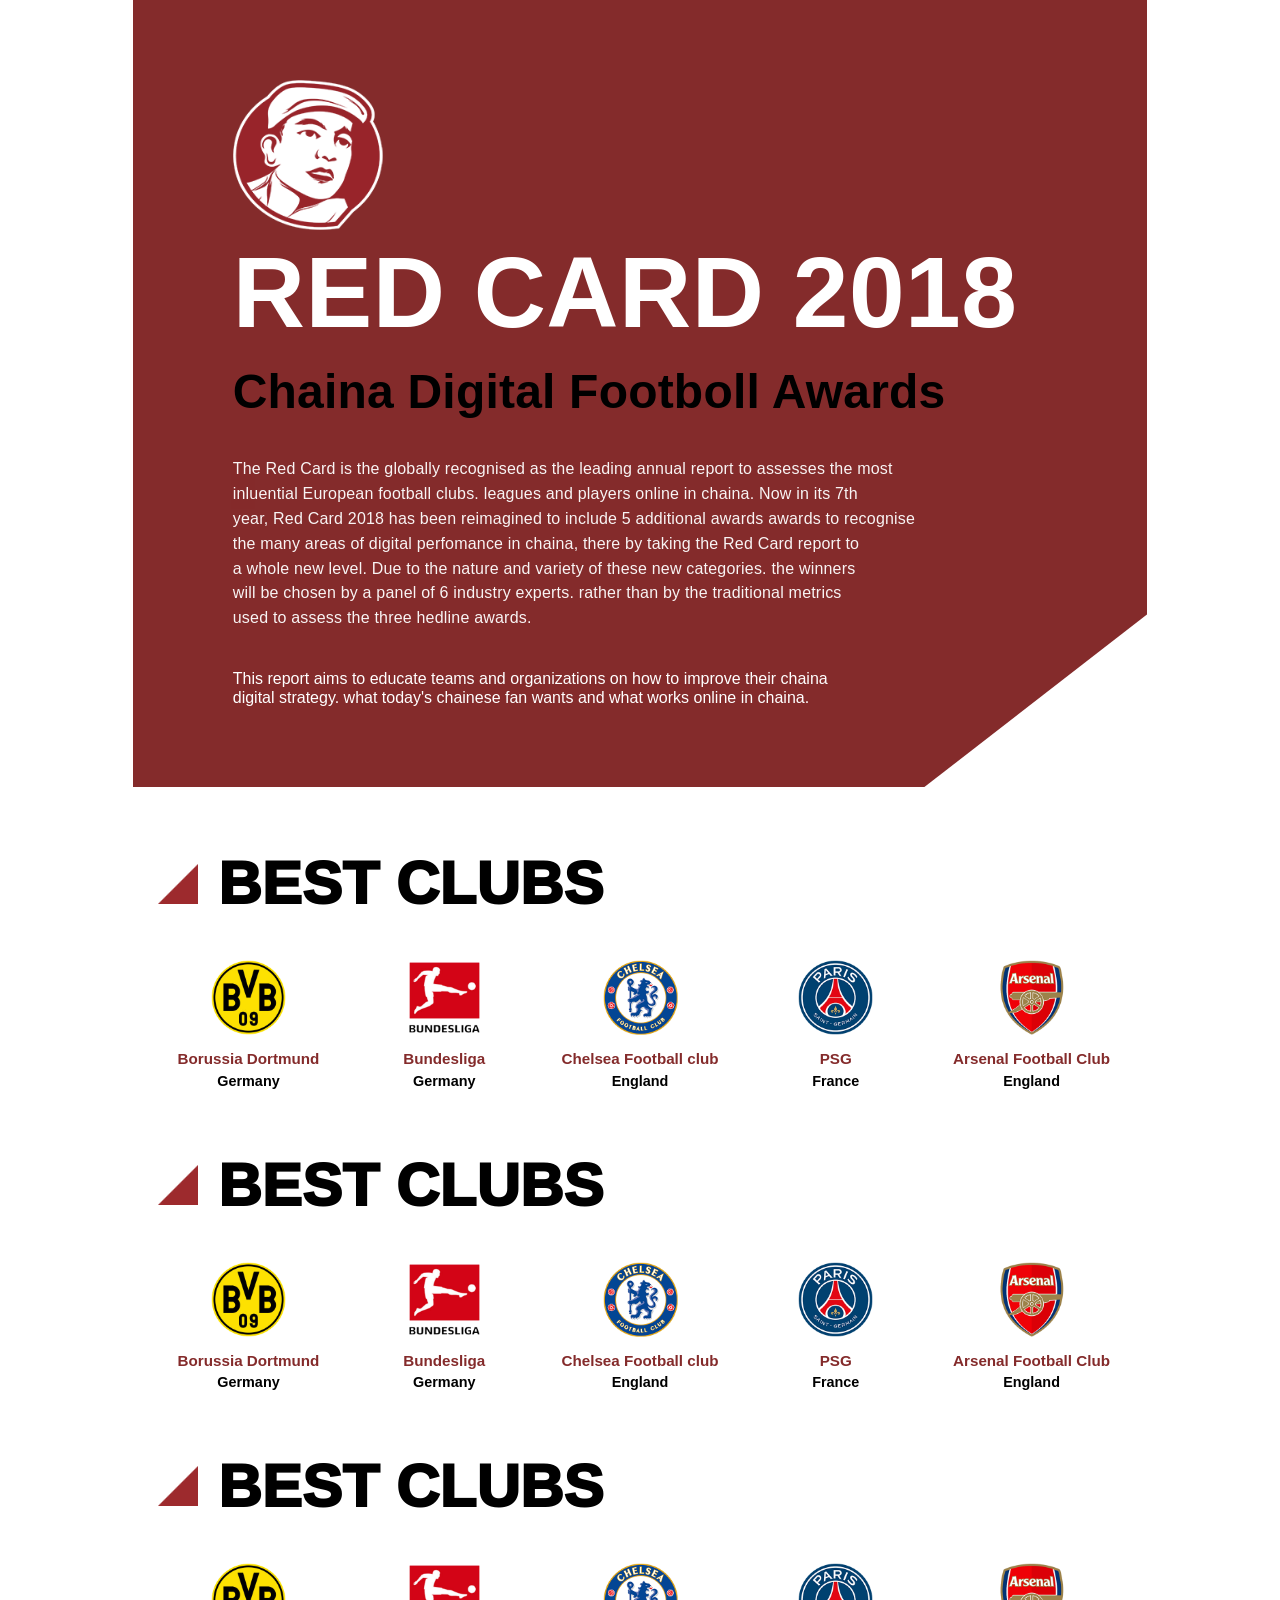
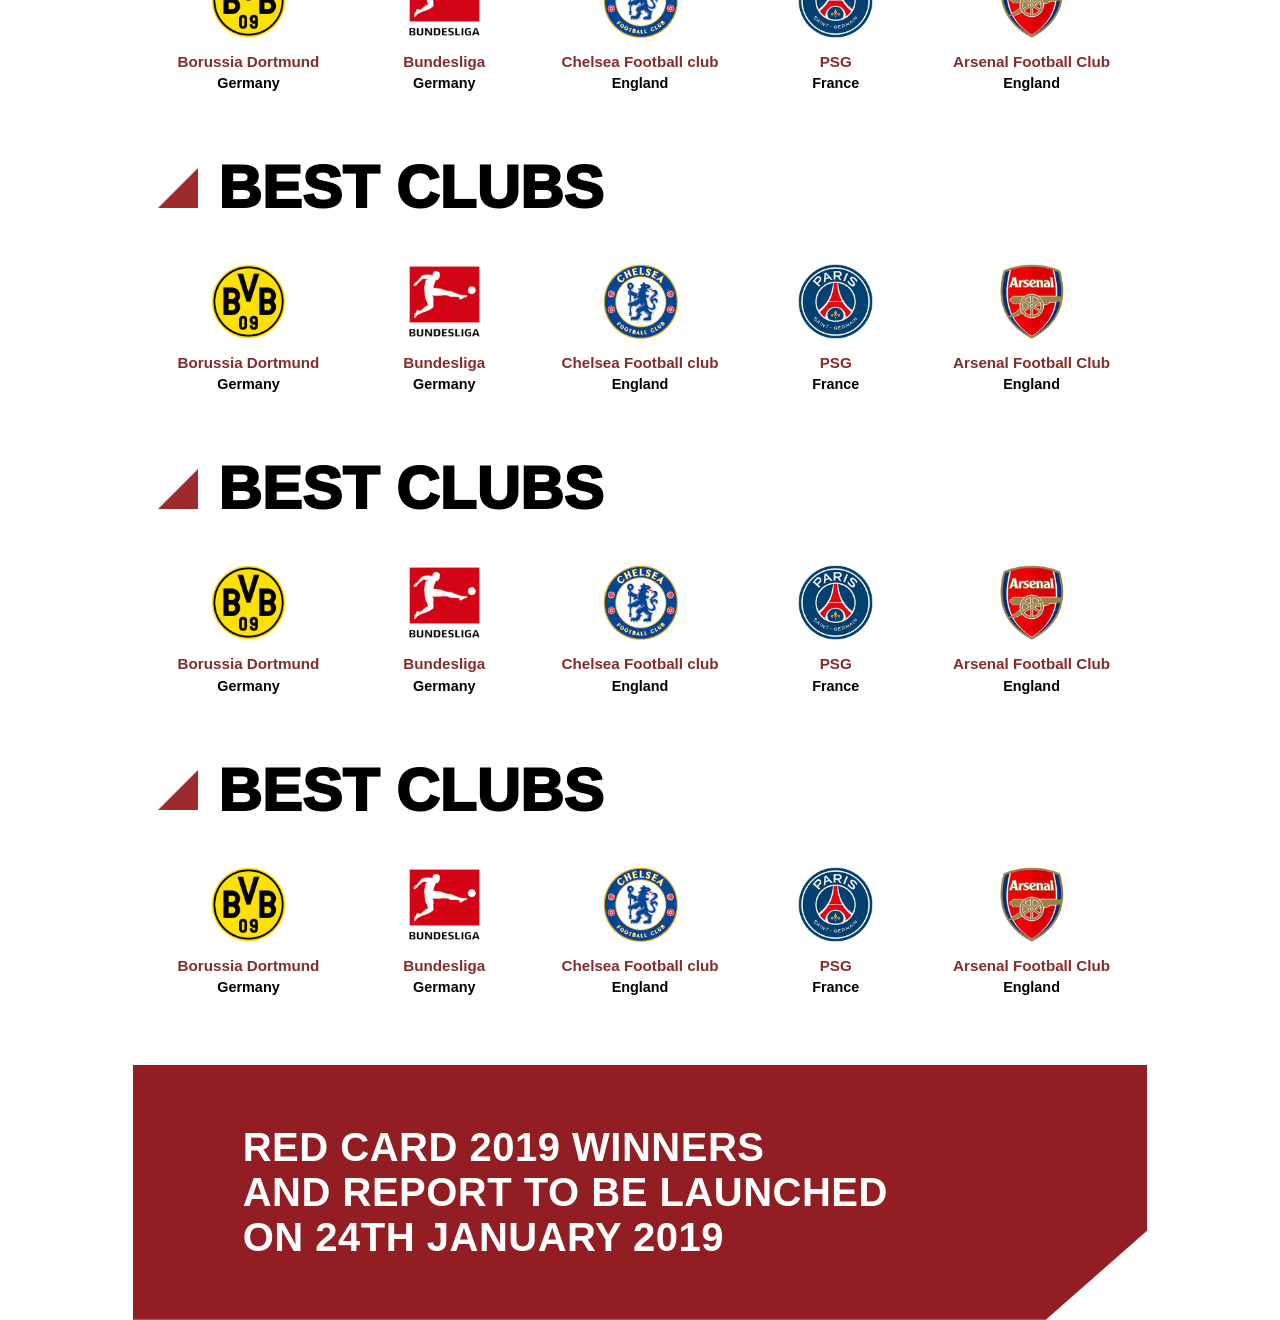
==== task 3/page 2/result.html @ e5d93690 "Add files via upload" ====
<!DOCTYPE html>
<html lang="en">
<head>
    <meta charset="UTF-8">
    <meta name="viewport" content="width=device-width, initial-scale=1.0">
    <title>Document</title>
    <link rel="stylesheet" href="design.css">
</head>
<body>
    <div id="content">
    <header>
        <img id="logo" src="asset img/logo.png" alt="">
        <h1 id="heading-top">RED CARD 2018</h1>
        <h3 id="heading">Chaina Digital Footboll Awards</h3>
        <p id="paraghraph-first">The Red Card is the globally recognised as the leading annual report to assesses the most <br>inluential European football clubs. leagues and players online in chaina. Now in its 7th <br> year, Red Card 2018 has been reimagined to include 5 additional awards awards to recognise <br>the many areas of digital perfomance in chaina, there by taking the Red Card report to <br> a whole new level. Due to the nature and variety of these new categories. the winners <br> will be chosen by a panel of 6 industry experts. rather than by the traditional metrics <br> used to assess the three hedline awards.  </p>
        <p id="paraghraph-second"> This report aims to educate teams and organizations on how to improve their chaina <br> digital strategy. what today's  chainese fan wants and what works online in chaina.</p>

    </header>
    <section class="container">
        <div class="title-icon">
            <img class="img-icon" src="asset img/icon_awards.png" alt="">
            <h2 class="left">BEST CLUBS</h2>
        </div>
        <div class="clubs-row">
            <div class="club">
            <img src="asset img/1.png" alt="">
            <h4>Borussia Dortmund</h4>
            <p>Germany</p>
            </div>
            <div class="club">
            <img src="asset img/2.png" alt="">
            <h4>Bundesliga</h4>
            <p>Germany</p>
            </div>
            <div class="club">
            <img src="asset img/3.png" alt="">
            <h4>Chelsea Football club</h4>
            <p>England</p>
            </div>
            <div class="club">
            <img src="asset img/4.png" alt="">
            <h4>PSG</h4>
            <p>France</p>
            </div>
            <div class="club">
            <img src="asset img/5.png" alt="">
            <h4>Arsenal Football Club</h4>
            <p>England</p>
            </div>
        </div>
    </section>
        <section class="container">
        <div class="title-icon">
            <img class="img-icon" src="asset img/icon_awards.png" alt="">
            <h2 class="left">BEST CLUBS</h2>
        </div>
        <div class="clubs-row">
            <div class="club">
            <img src="asset img/1.png" alt="">
            <h4>Borussia Dortmund</h4>
            <p>Germany</p>
            </div>
            <div class="club">
            <img src="asset img/2.png" alt="">
            <h4>Bundesliga</h4>
            <p>Germany</p>
            </div>
            <div class="club">
            <img src="asset img/3.png" alt="">
            <h4>Chelsea Football club</h4>
            <p>England</p>
            </div>
            <div class="club">
            <img src="asset img/4.png" alt="">
            <h4>PSG</h4>
            <p>France</p>
            </div>
            <div class="club">
            <img src="asset img/5.png" alt="">
            <h4>Arsenal Football Club</h4>
            <p>England</p>
            </div>
        </div>
    </section>

 </section>
        <section class="container">
        <div class="title-icon">
            <img class="img-icon" src="asset img/icon_awards.png" alt="">
            <h2 class="left">BEST CLUBS</h2>
        </div>
        <div class="clubs-row">
            <div class="club">
            <img src="asset img/1.png" alt="">
            <h4>Borussia Dortmund</h4>
            <p>Germany</p>
            </div>
            <div class="club">
            <img src="asset img/2.png" alt="">
            <h4>Bundesliga</h4>
            <p>Germany</p>
            </div>
            <div class="club">
            <img src="asset img/3.png" alt="">
            <h4>Chelsea Football club</h4>
            <p>England</p>
            </div>
            <div class="club">
            <img src="asset img/4.png" alt="">
            <h4>PSG</h4>
            <p>France</p>
            </div>
            <div class="club">
            <img src="asset img/5.png" alt="">
            <h4>Arsenal Football Club</h4>
            <p>England</p>
            </div>
        </div>
    </section>

</section>
        <section class="container">
        <div class="title-icon">
            <img class="img-icon" src="asset img/icon_awards.png" alt="">
            <h2 class="left">BEST CLUBS</h2>
        </div>
        <div class="clubs-row">
            <div class="club">
            <img src="asset img/1.png" alt="">
            <h4>Borussia Dortmund</h4>
            <p>Germany</p>
            </div>
            <div class="club">
            <img src="asset img/2.png" alt="">
            <h4>Bundesliga</h4>
            <p>Germany</p>
            </div>
            <div class="club">
            <img src="asset img/3.png" alt="">
            <h4>Chelsea Football club</h4>
            <p>England</p>
            </div>
            <div class="club">
            <img src="asset img/4.png" alt="">
            <h4>PSG</h4>
            <p>France</p>
            </div>
            <div class="club">
            <img src="asset img/5.png" alt="">
            <h4>Arsenal Football Club</h4>
            <p>England</p>
            </div>
        </div>
    </section>


    </section>
        <section class="container">
        <div class="title-icon">
            <img class="img-icon" src="asset img/icon_awards.png" alt="">
            <h2 class="left">BEST CLUBS</h2>
        </div>
        <div class="clubs-row">
            <div class="club">
            <img src="asset img/1.png" alt="">
            <h4>Borussia Dortmund</h4>
            <p>Germany</p>
            </div>
            <div class="club">
            <img src="asset img/2.png" alt="">
            <h4>Bundesliga</h4>
            <p>Germany</p>
            </div>
            <div class="club">
            <img src="asset img/3.png" alt="">
            <h4>Chelsea Football club</h4>
            <p>England</p>
            </div>
            <div class="club">
            <img src="asset img/4.png" alt="">
            <h4>PSG</h4>
            <p>France</p>
            </div>
            <div class="club">
            <img src="asset img/5.png" alt="">
            <h4>Arsenal Football Club</h4>
            <p>England</p>
            </div>
        </div>
    </section>


    </section>
        <section class="container">
        <div class="title-icon">
            <img class="img-icon" src="asset img/icon_awards.png" alt="">
            <h2 class="left">BEST CLUBS</h2>
        </div>
        <div class="clubs-row">
            <div class="club">
            <img src="asset img/1.png" alt="">
            <h4>Borussia Dortmund</h4>
            <p>Germany</p>
            </div>
            <div class="club">
            <img src="asset img/2.png" alt="">
            <h4>Bundesliga</h4>
            <p>Germany</p>
            </div>
            <div class="club">
            <img src="asset img/3.png" alt="">
            <h4>Chelsea Football club</h4>
            <p>England</p>
            </div>
            <div class="club">
            <img src="asset img/4.png" alt="">
            <h4>PSG</h4>
            <p>France</p>
            </div>
            <div class="club">
            <img src="asset img/5.png" alt="">
            <h4>Arsenal Football Club</h4>
            <p>England</p>
            </div>
        </div>
    </section>
    <footer id="bottom">
        <h5>RED CARD 2019 WINNERS <br> AND REPORT TO BE LAUNCHED <br> ON 24TH JANUARY 2019</h5>
    </footer>
</body>
</html>
---- task 3/page 2/design.css ----
*{
    margin: 0;
    padding: 0;
    box-sizing: border-box;
    font-family: 'Helvetica Neue', Arial, sans-serif;
}

body {
   min-height: 100%;
   max-width: 100%;
   display: flex;
    justify-content: center;
    align-items: center;
    
}
#content{
    margin: 0;
    padding: 0;
    display: flex;
    flex-direction: column;
    justify-content: center;
    align-items: center;

    max-width: 2000px;
}
header {
  background-color: #842B2B;
  margin: 0;
    display: flex;
    flex-direction: column;
    justify-content: center;
    padding: 80px 100px;
    color: #ffffff;
    gap: 6px;
    clip-path: polygon(0% 0%, 100% 0%, 100% 78%, 78% 100%, 0% 100%);
}
#logo {
   
   height: 150px;
   max-width: 150px;
   align-items: left;
 }
 #heading-top{
    font-size: 100px;
    margin-top: 6px;
    margin-right: 30px;
    margin-bottom: 8px;
    font-weight: 900;
    letter-spacing: 0.5px;
    line-height: 1;
    margin-bottom: 1px;
 }
 #heading{
    color: #000;
    font-size: 48px;
    font-weight: 900;
    margin-top: 6px;
    line-height: 1.55;
    margin-bottom: 22px;
    letter-spacing: 0.2px;

 }
 #paraghraph-first{
     font-size: 16px;
    line-height: 1.2;
    font-weight: 400;
    line-height: 1.55;
    margin-bottom: 22px;
    letter-spacing: 0.2px;
    opacity: 0.95;
 }
 #paraghraph-second{
     font-size: 16px;
    line-height: 1.2;
    font-weight: 70;
    margin-top: 10px;
 }
 .container{
   margin-top: 50px;
    display: flex;
    width: 95%;
    flex-direction: column; 
    gap: 20px;
 }
 .title-icon{
   margin: 0;
   padding: 0;
   display: flex;
   flex-direction: row;
   align-items: center;
   gap: 20px;
 }
.img-icon{
   width: 40px;
    height: 40px;

    align-items: center;  
}
.left{
   color: #000;
    font-size: 60px;
    font-weight: 1000;
   line-height: 1.55;
    letter-spacing: 0.2px;
   align-items: center;
  
}
.clubs-row{
   display: flex;
    flex-direction: row;
    justify-content: space-between; 
    align-items: flex-start;
    gap: 15px;
    width: 100%;
    margin-top: 10px;
}
.club{
   display: flex;
    flex-direction: column;
    align-items: center; 
    text-align: center;
    flex: 1;
}
.club img{
   width: 75px; 
    height: auto;
    margin-bottom: 15px;
}
.club h4{
   color: #842B2B; 
    font-size: 0.95rem;
    font-weight: 700;
    line-height: 1.2;
    margin-bottom: 4px
}
.club p {
    color: #000000;
    font-size: 0.9rem;
    font-weight: 800;
}
#bottom{
   background-color: #921d22; 
    padding: 60px 60px;
    width: 100%; 
    box-sizing: border-box;
    clip-path: polygon(0% 0%, 100% 0%, 100% 65%, 90% 100%, 0% 100%);
    margin-top: 70px;
}
#bottom h5 {
    color: #ffffff;
    font-family:  'Arial', sans-serif; 
    font-size: 40px; 
    font-weight: 900;
    letter-spacing: 0.5px;
    margin-left: 50px;
    max-width: 90%;
   }
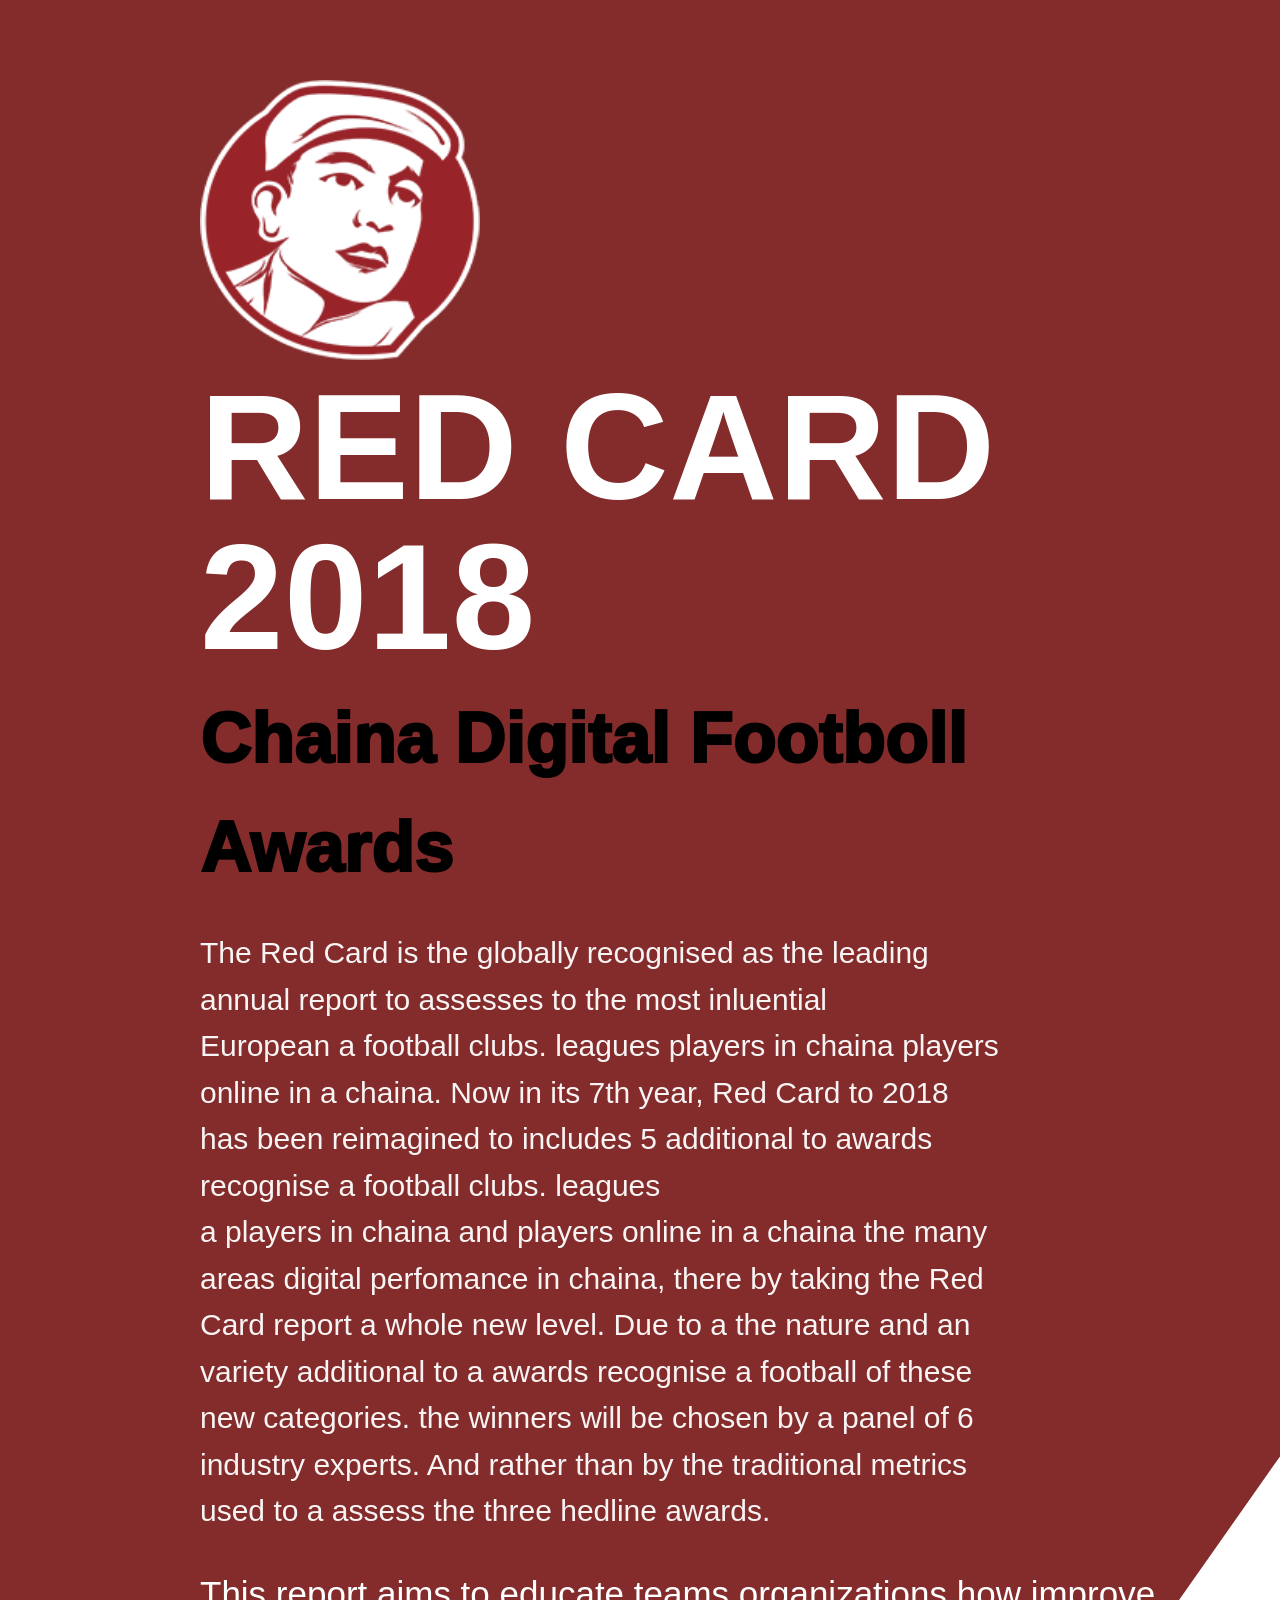
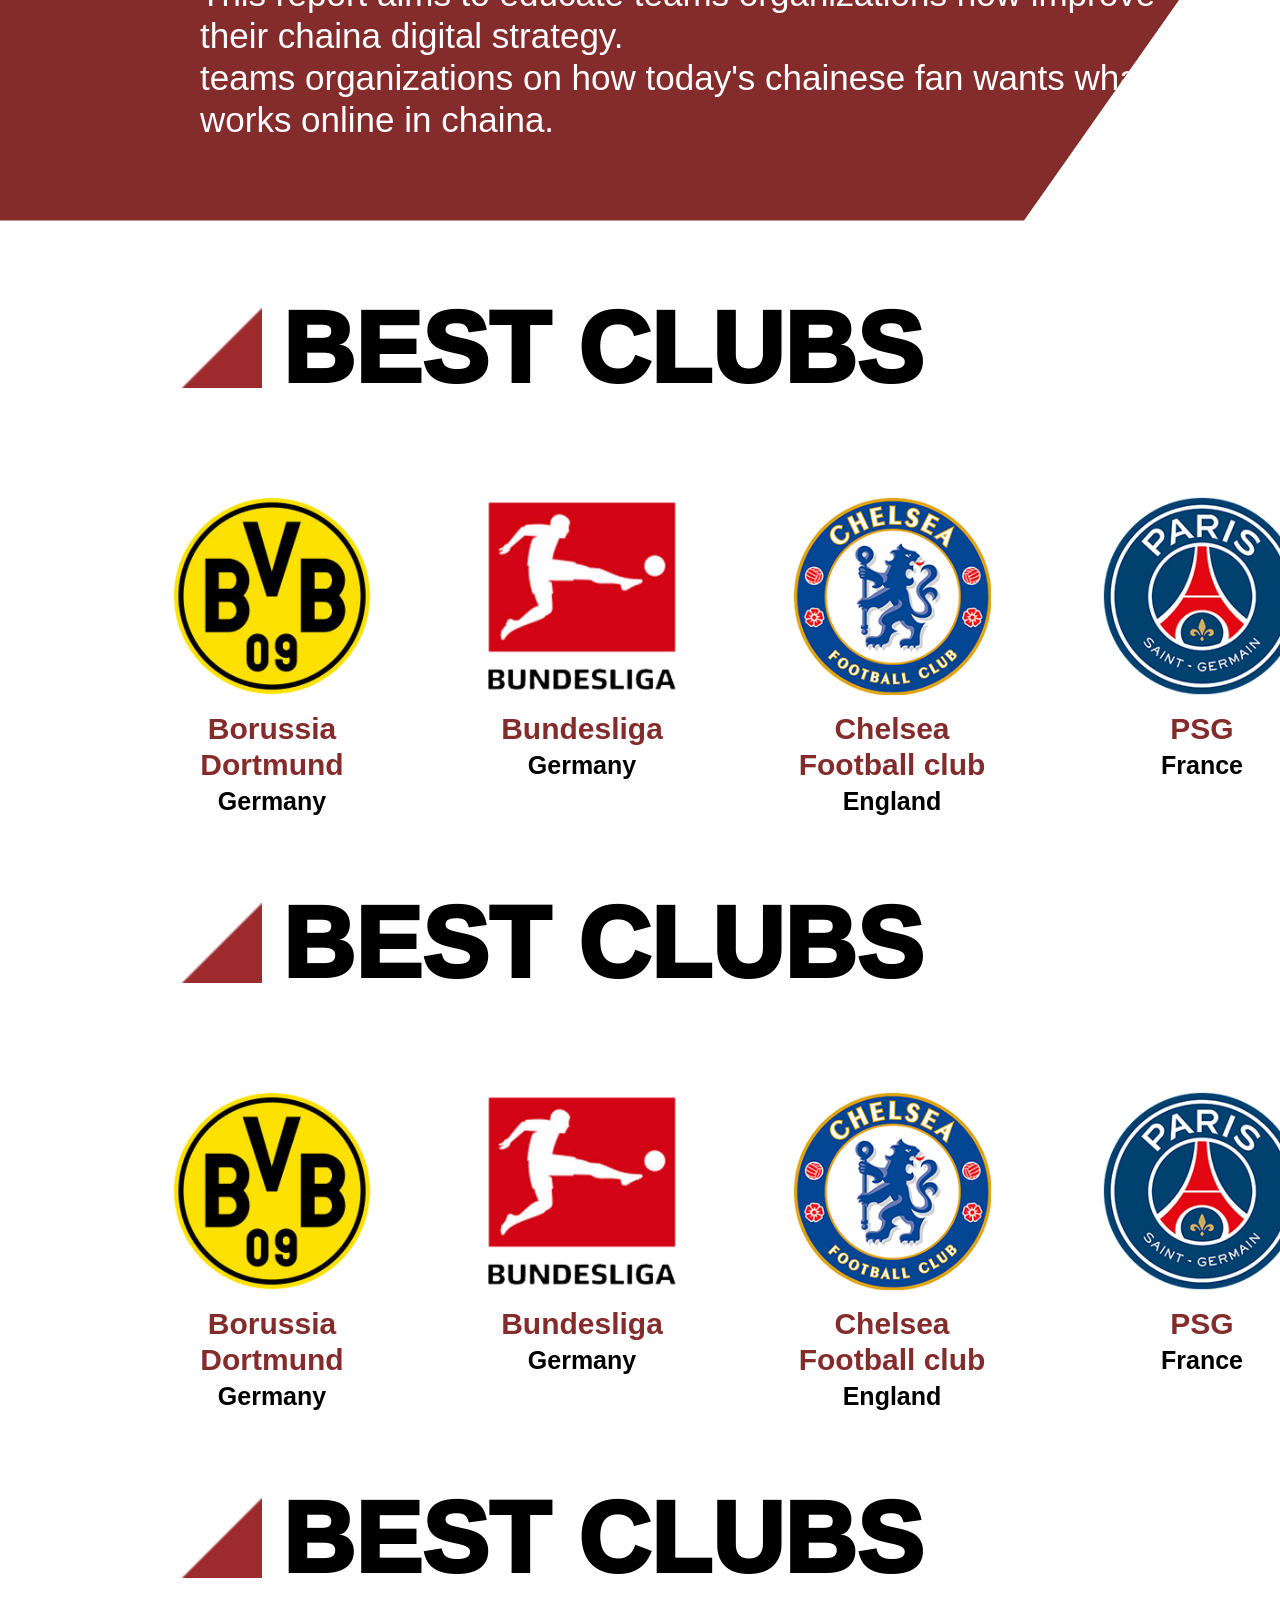
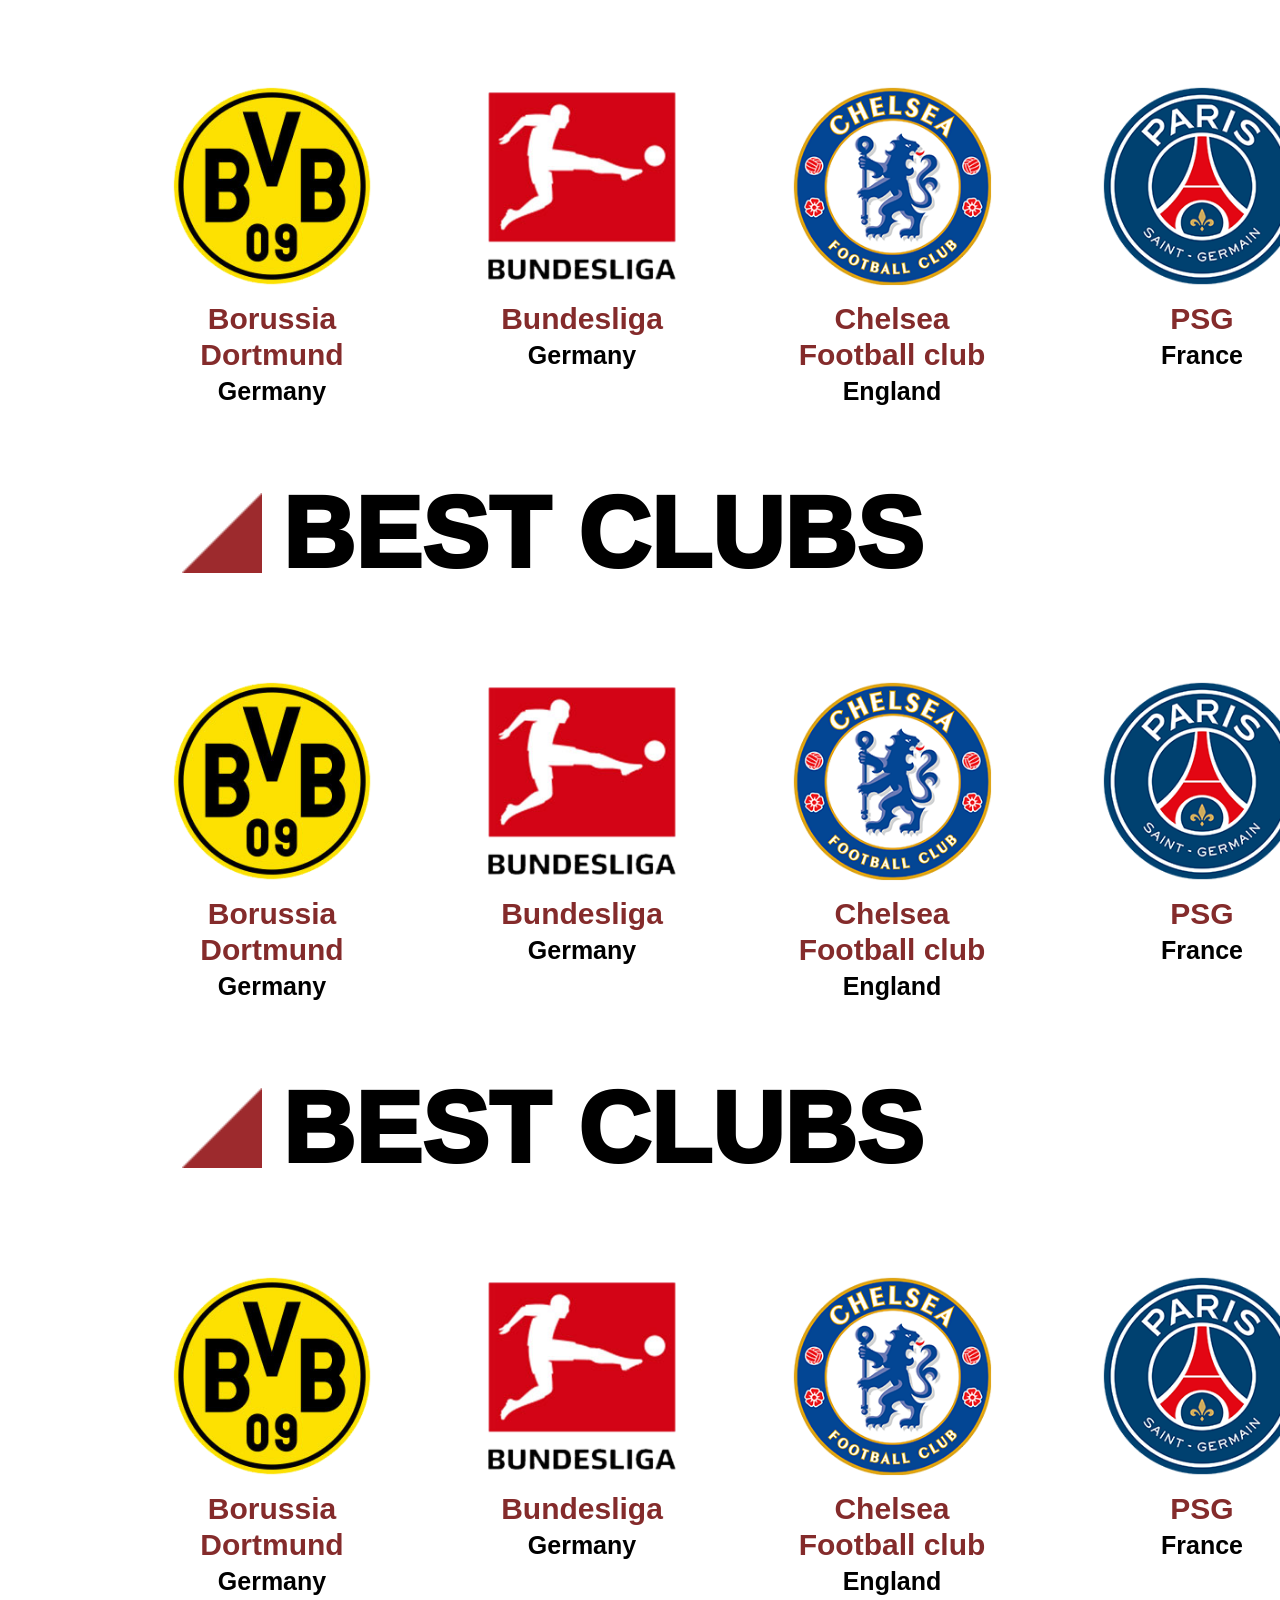
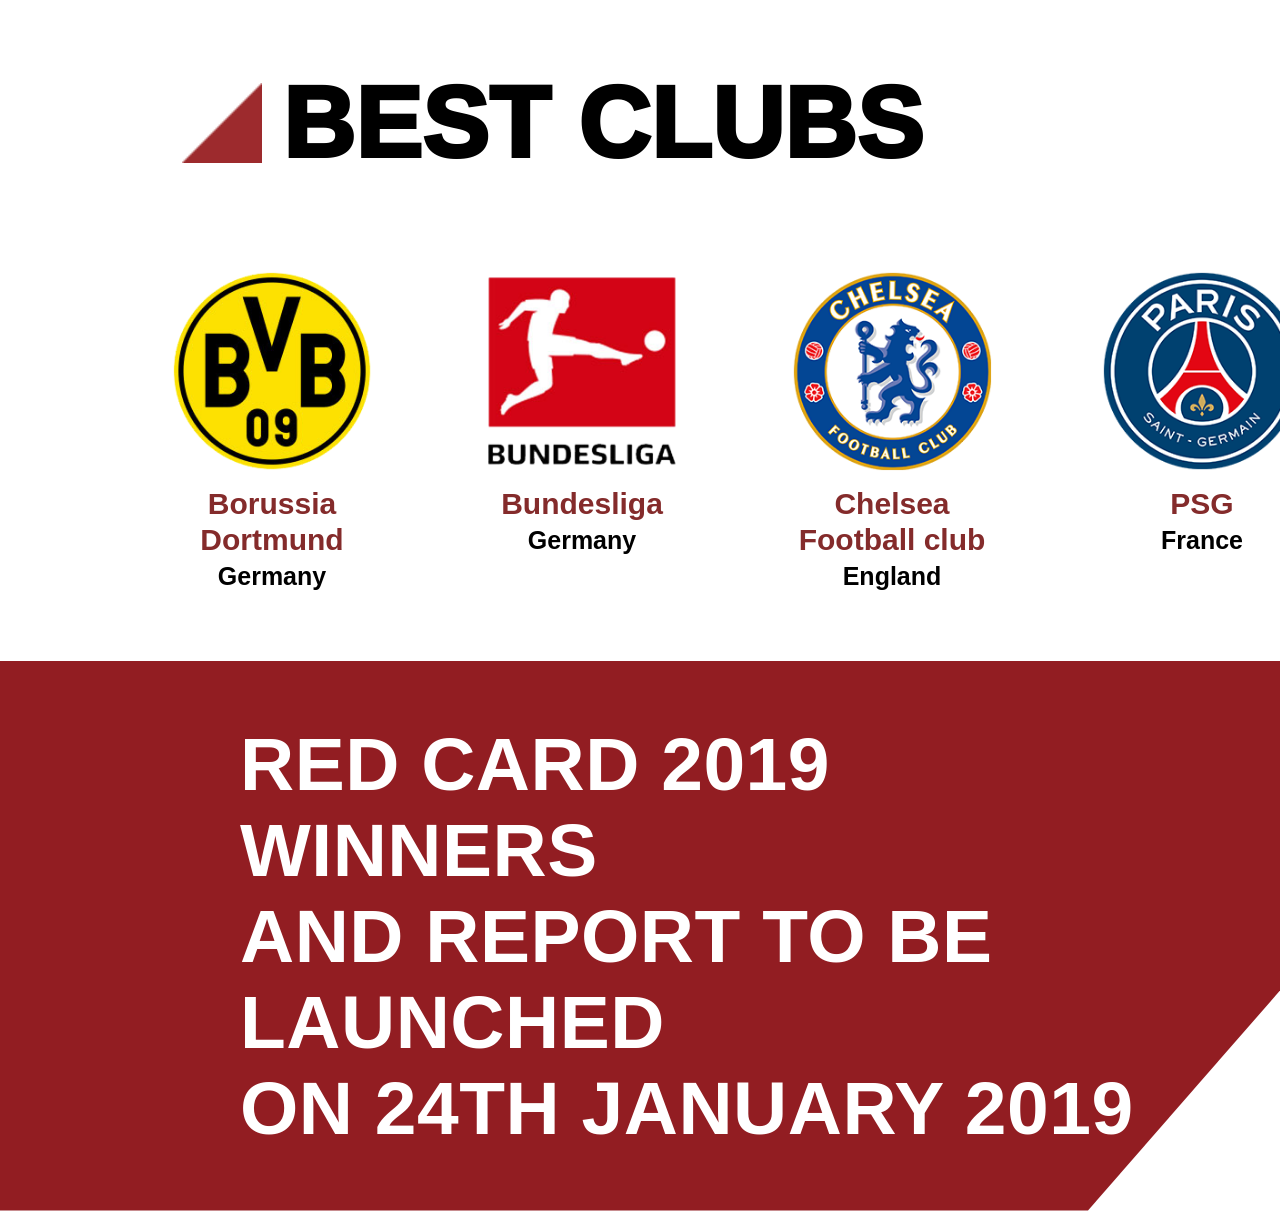
==== commit afb16168: "result.html" ====
--- a/task 3/page 2/result.html
+++ b/task 3/page 2/result.html
@@ -12,8 +12,8 @@
         <img id="logo" src="asset img/logo.png" alt="">
         <h1 id="heading-top">RED CARD 2018</h1>
         <h3 id="heading">Chaina Digital Footboll Awards</h3>
-        <p id="paraghraph-first">The Red Card is the globally recognised as the leading annual report to assesses the most <br>inluential European football clubs. leagues and players online in chaina. Now in its 7th <br> year, Red Card 2018 has been reimagined to include 5 additional awards awards to recognise <br>the many areas of digital perfomance in chaina, there by taking the Red Card report to <br> a whole new level. Due to the nature and variety of these new categories. the winners <br> will be chosen by a panel of 6 industry experts. rather than by the traditional metrics <br> used to assess the three hedline awards.  </p>
-        <p id="paraghraph-second"> This report aims to educate teams and organizations on how to improve their chaina <br> digital strategy. what today's  chainese fan wants and what works online in chaina.</p>
+        <p id="paraghraph-first">The Red Card is the globally recognised as the leading annual report to assesses to the most inluential<br> European a football clubs. leagues players in chaina players online in a chaina. Now in its 7th  year, Red Card to 2018 has been reimagined to includes 5 additional to awards recognise a football clubs. leagues<br> a players in chaina  and players online in a chaina the many areas  digital perfomance in chaina, there by taking the Red Card  report  a whole  new level. Due to a the nature and an variety additional to a awards recognise a football of these new categories. the winners  will be  chosen  by  a panel of 6 industry experts. And rather than by the traditional metrics  used to a assess the three hedline awards.  </p>
+        <p id="paraghraph-second"> This report aims to educate teams organizations how  improve their chaina  digital strategy.<br> teams organizations on how today's  chainese fan wants  what works online in chaina.</p>
 
     </header>
     <section class="container">
@@ -228,4 +228,4 @@
         <h5>RED CARD 2019 WINNERS <br> AND REPORT TO BE LAUNCHED <br> ON 24TH JANUARY 2019</h5>
     </footer>
 </body>
-</html>+</html>
--- a/task 3/page 2/design.css
+++ b/task 3/page 2/design.css
@@ -20,60 +20,71 @@
     flex-direction: column;
     justify-content: center;
     align-items: center;
+    width: 100%;
 
-    max-width: 2000px;
+
 }
 header {
   background-color: #842B2B;
   margin: 0;
+  width: 100%;
     display: flex;
     flex-direction: column;
     justify-content: center;
     padding: 80px 100px;
     color: #ffffff;
     gap: 6px;
-    clip-path: polygon(0% 0%, 100% 0%, 100% 78%, 78% 100%, 0% 100%);
+    clip-path: polygon(0% 0%, 100% 0%, 100% 80%, 80% 100%, 0% 100%);
+   
 }
 #logo {
    
-   height: 150px;
-   max-width: 150px;
+   height: 280px;
+   max-width: 280px;
    align-items: left;
+    margin-left: 100px;
+    margin-right: 500px;
  }
  #heading-top{
-    font-size: 100px;
+    font-size: 150px;
     margin-top: 6px;
-    margin-right: 30px;
+    margin-right: 60px;
     margin-bottom: 8px;
     font-weight: 900;
     letter-spacing: 0.5px;
     line-height: 1;
     margin-bottom: 1px;
+    margin-left: 100px;
  }
  #heading{
     color: #000;
-    font-size: 48px;
-    font-weight: 900;
+    font-size: 70px;
+    font-weight: 1000;
     margin-top: 6px;
     line-height: 1.55;
     margin-bottom: 22px;
     letter-spacing: 0.2px;
+    margin-left: 100px;
+    margin-right: 50px;
 
  }
  #paraghraph-first{
-     font-size: 16px;
+    font-size: 30px;
     line-height: 1.2;
-    font-weight: 400;
+    font-weight: 500;
     line-height: 1.55;
     margin-bottom: 22px;
-    letter-spacing: 0.2px;
+    letter-spacing: 0.0px;
     opacity: 0.95;
+    margin-left: 100px;
+    margin-right: 180px;
  }
  #paraghraph-second{
-     font-size: 16px;
+     font-size: 35px;
     line-height: 1.2;
     font-weight: 70;
     margin-top: 10px;
+    margin-left: 100px;
  }
  .container{
    margin-top: 50px;
@@ -89,16 +100,17 @@
    flex-direction: row;
    align-items: center;
    gap: 20px;
+   margin-left: 150px;
  }
 .img-icon{
-   width: 40px;
-    height: 40px;
+   width: 80px;
+    height: 80px;
 
     align-items: center;  
 }
 .left{
    color: #000;
-    font-size: 60px;
+    font-size: 100px;
     font-weight: 1000;
    line-height: 1.55;
     letter-spacing: 0.2px;
@@ -110,9 +122,10 @@
     flex-direction: row;
     justify-content: space-between; 
     align-items: flex-start;
-    gap: 15px;
-    width: 100%;
-    margin-top: 10px;
+    margin-left: 140px;
+    margin-right:350px;
+    margin-top: 50px;
+    gap: 110px;
 }
 .club{
    display: flex;
@@ -122,36 +135,36 @@
     flex: 1;
 }
 .club img{
-   width: 75px; 
+   width: 200px; 
     height: auto;
     margin-bottom: 15px;
 }
 .club h4{
    color: #842B2B; 
-    font-size: 0.95rem;
+    font-size: 30px;
     font-weight: 700;
     line-height: 1.2;
     margin-bottom: 4px
 }
 .club p {
     color: #000000;
-    font-size: 0.9rem;
-    font-weight: 800;
+    font-size: 25px;
+    font-weight: 900;
 }
 #bottom{
    background-color: #921d22; 
     padding: 60px 60px;
     width: 100%; 
     box-sizing: border-box;
-    clip-path: polygon(0% 0%, 100% 0%, 100% 65%, 90% 100%, 0% 100%);
+    clip-path: polygon(0% 0%, 100% 0%, 100% 60%, 85% 100%, 0% 100%);
     margin-top: 70px;
 }
 #bottom h5 {
     color: #ffffff;
     font-family:  'Arial', sans-serif; 
-    font-size: 40px; 
+    font-size: 75px; 
     font-weight: 900;
     letter-spacing: 0.5px;
-    margin-left: 50px;
-    max-width: 90%;
-   }+    margin-left: 180px;
+    max-width: 80%;
+   }
